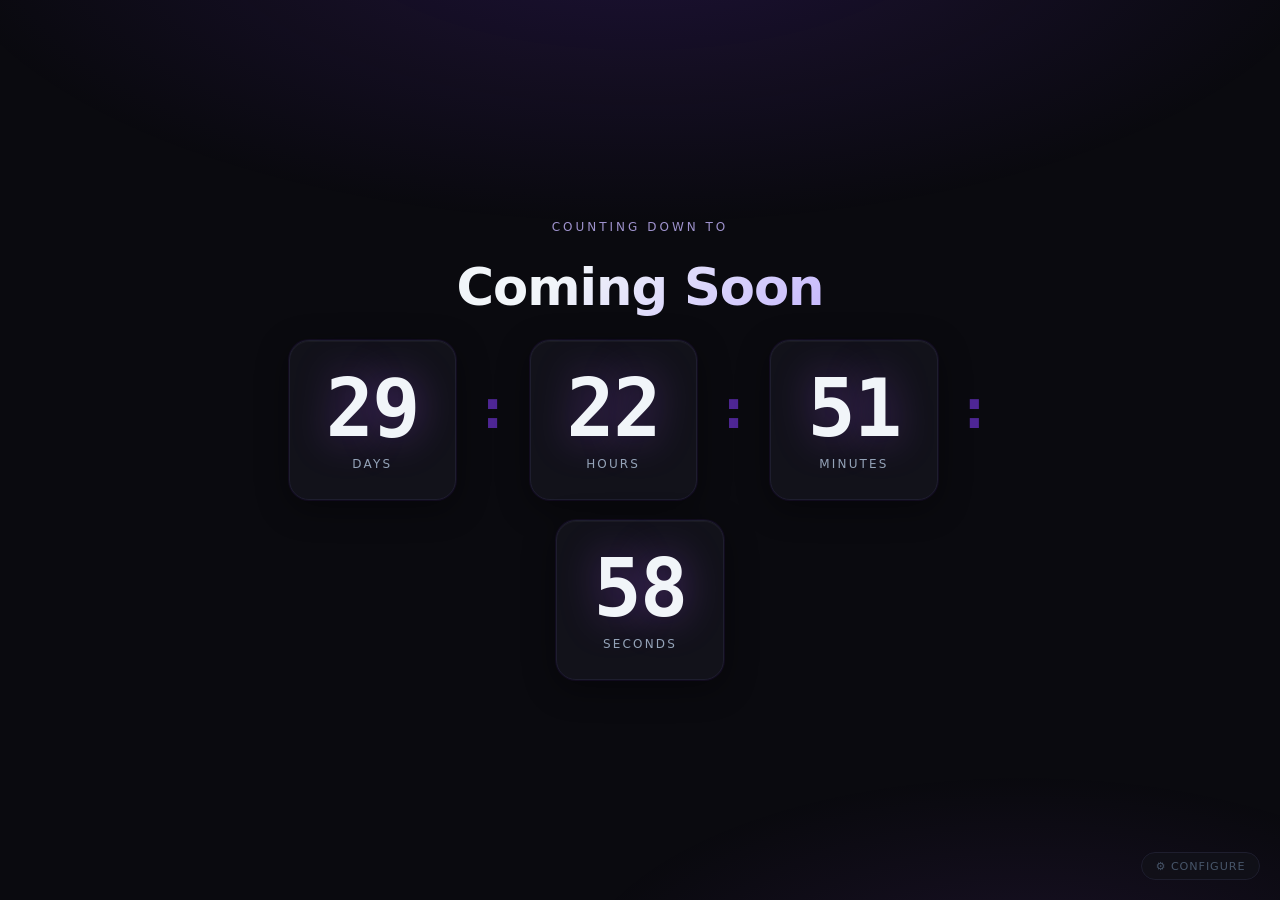
==== index.html @ fa8f2b77 "Initial commit" ====
<!DOCTYPE html>
<html lang="en">
<head>
  <meta charset="UTF-8" />
  <meta name="viewport" content="width=device-width, initial-scale=1.0" />
  <title>Countdown Timer</title>
  <link rel="stylesheet" href="styles.css" />
</head>
<body class="page-countdown">

  <div class="countdown-wrapper">
    <p class="event-label">COUNTING DOWN TO</p>
    <h1 class="event-title" id="eventTitle">Coming Soon</h1>

    <div class="timer" id="timer">
      <div class="timer-block">
        <span class="timer-value" id="days">00</span>
        <span class="timer-label">Days</span>
      </div>
      <div class="timer-separator">:</div>
      <div class="timer-block">
        <span class="timer-value" id="hours">00</span>
        <span class="timer-label">Hours</span>
      </div>
      <div class="timer-separator">:</div>
      <div class="timer-block">
        <span class="timer-value" id="minutes">00</span>
        <span class="timer-label">Minutes</span>
      </div>
      <div class="timer-separator">:</div>
      <div class="timer-block">
        <span class="timer-value" id="seconds">00</span>
        <span class="timer-label">Seconds</span>
      </div>
    </div>

    <div class="expired-message" id="expiredMessage">
      <span>🎉 It's time!</span>
    </div>
  </div>

  <a class="admin-link" href="admin.html">⚙ Configure</a>

  <script src="script.js"></script>
</body>
</html>
---- styles.css ----
/* ============================================================
   BASE RESET & VARIABLES
   ============================================================ */
*, *::before, *::after {
  box-sizing: border-box;
  margin: 0;
  padding: 0;
}

:root {
  --bg-dark:        #0a0a0f;
  --bg-card:        #12121a;
  --bg-card-hover:  #1a1a28;
  --accent:         #7c3aed;
  --accent-glow:    #a855f7;
  --accent-light:   #c4b5fd;
  --text-primary:   #f1f5f9;
  --text-secondary: #94a3b8;
  --text-muted:     #475569;
  --border:         #1e1e2e;
  --success:        #22c55e;
  --radius:         12px;
  --radius-lg:      20px;
  --transition:     0.25s ease;
  --font-sans:      'Segoe UI', system-ui, -apple-system, sans-serif;
  --font-mono:      'SF Mono', 'Fira Code', 'Fira Mono', monospace;
}

html {
  font-size: 16px;
  -webkit-font-smoothing: antialiased;
  -moz-osx-font-smoothing: grayscale;
}

body {
  font-family: var(--font-sans);
  background-color: var(--bg-dark);
  color: var(--text-primary);
  min-height: 100vh;
  display: flex;
  flex-direction: column;
  align-items: center;
  justify-content: center;
  padding: 2rem 1rem;
  position: relative;
  overflow-x: hidden;
}

/* Subtle radial glow background */
body::before {
  content: '';
  position: fixed;
  inset: 0;
  background:
    radial-gradient(ellipse 80% 50% at 50% -10%, rgba(124, 58, 237, 0.18) 0%, transparent 70%),
    radial-gradient(ellipse 60% 40% at 80% 110%, rgba(168, 85, 247, 0.10) 0%, transparent 60%);
  pointer-events: none;
  z-index: 0;
}

/* ============================================================
   COUNTDOWN PAGE — page-countdown
   ============================================================ */
.countdown-wrapper {
  position: relative;
  z-index: 1;
  display: flex;
  flex-direction: column;
  align-items: center;
  text-align: center;
  gap: 1.5rem;
  width: 100%;
  max-width: 860px;
}

.event-label {
  font-size: 0.75rem;
  letter-spacing: 0.25em;
  text-transform: uppercase;
  color: var(--accent-light);
  opacity: 0.8;
}

.event-title {
  font-size: clamp(1.8rem, 5vw, 3.2rem);
  font-weight: 800;
  line-height: 1.15;
  background: linear-gradient(135deg, #f1f5f9 30%, var(--accent-light) 100%);
  -webkit-background-clip: text;
  -webkit-text-fill-color: transparent;
  background-clip: text;
  letter-spacing: -0.02em;
  padding: 0 1rem;
}

/* Timer grid */
.timer {
  display: flex;
  align-items: center;
  gap: clamp(0.5rem, 2vw, 1.25rem);
  flex-wrap: wrap;
  justify-content: center;
  width: 100%;
}

.timer-block {
  display: flex;
  flex-direction: column;
  align-items: center;
  background: var(--bg-card);
  border: 1px solid var(--border);
  border-radius: var(--radius-lg);
  padding: clamp(1rem, 3vw, 1.75rem) clamp(1.25rem, 4vw, 2.25rem);
  min-width: clamp(80px, 18vw, 140px);
  position: relative;
  box-shadow:
    0 0 0 1px rgba(124, 58, 237, 0.08),
    0 8px 32px rgba(0, 0, 0, 0.4),
    inset 0 1px 0 rgba(255, 255, 255, 0.04);
  transition: box-shadow var(--transition), transform var(--transition);
}

.timer-block:hover {
  box-shadow:
    0 0 0 1px rgba(124, 58, 237, 0.25),
    0 12px 40px rgba(124, 58, 237, 0.15),
    inset 0 1px 0 rgba(255, 255, 255, 0.06);
  transform: translateY(-2px);
}

.timer-value {
  font-family: var(--font-mono);
  font-size: clamp(2.5rem, 7vw, 5rem);
  font-weight: 700;
  line-height: 1;
  color: var(--text-primary);
  text-shadow: 0 0 40px rgba(168, 85, 247, 0.4);
  letter-spacing: -0.02em;
  transition: color var(--transition);
}

.timer-label {
  font-size: clamp(0.6rem, 1.5vw, 0.75rem);
  letter-spacing: 0.18em;
  text-transform: uppercase;
  color: var(--text-secondary);
  margin-top: 0.5rem;
  font-weight: 500;
}

.timer-separator {
  font-family: var(--font-mono);
  font-size: clamp(2rem, 5vw, 3.5rem);
  font-weight: 700;
  color: var(--accent);
  line-height: 1;
  margin-bottom: 1.4rem; /* visually center with the numbers, not the labels */
  opacity: 0.6;
  animation: blink 1s step-end infinite;
}

@keyframes blink {
  0%, 100% { opacity: 0.6; }
  50%       { opacity: 0.15; }
}

/* Expired state */
.expired-message {
  display: none;
  font-size: clamp(2rem, 6vw, 3.5rem);
  font-weight: 800;
  letter-spacing: -0.01em;
  background: linear-gradient(135deg, #f1f5f9 30%, var(--accent-light) 100%);
  -webkit-background-clip: text;
  -webkit-text-fill-color: transparent;
  background-clip: text;
  animation: fadeInUp 0.6s ease both;
}

@keyframes fadeInUp {
  from { opacity: 0; transform: translateY(16px); }
  to   { opacity: 1; transform: translateY(0); }
}

/* Admin link — unobtrusive */
.admin-link {
  position: fixed;
  bottom: 1.25rem;
  right: 1.25rem;
  z-index: 10;
  font-size: 0.7rem;
  letter-spacing: 0.08em;
  text-transform: uppercase;
  color: var(--text-muted);
  text-decoration: none;
  background: rgba(18, 18, 26, 0.8);
  border: 1px solid var(--border);
  border-radius: 999px;
  padding: 0.4rem 0.85rem;
  backdrop-filter: blur(8px);
  transition: color var(--transition), border-color var(--transition);
}

.admin-link:hover {
  color: var(--accent-light);
  border-color: var(--accent);
}

/* ============================================================
   ADMIN PAGE — page-admin
   ============================================================ */
.admin-wrapper {
  position: relative;
  z-index: 1;
  width: 100%;
  max-width: 520px;
  background: var(--bg-card);
  border: 1px solid var(--border);
  border-radius: var(--radius-lg);
  padding: clamp(1.75rem, 5vw, 2.75rem);
  box-shadow:
    0 0 0 1px rgba(124, 58, 237, 0.08),
    0 24px 64px rgba(0, 0, 0, 0.5),
    inset 0 1px 0 rgba(255, 255, 255, 0.04);
}

.admin-heading {
  font-size: 1.5rem;
  font-weight: 700;
  margin-bottom: 2rem;
  letter-spacing: -0.02em;
  color: var(--text-primary);
}

.admin-form {
  display: flex;
  flex-direction: column;
  gap: 1.25rem;
}

.form-row {
  display: grid;
  grid-template-columns: 1fr 1fr;
  gap: 1rem;
}

@media (max-width: 420px) {
  .form-row {
    grid-template-columns: 1fr;
  }
}

.form-group {
  display: flex;
  flex-direction: column;
  gap: 0.45rem;
}

.form-group label {
  font-size: 0.78rem;
  font-weight: 600;
  letter-spacing: 0.06em;
  text-transform: uppercase;
  color: var(--text-secondary);
}

.form-group input {
  background: var(--bg-dark);
  border: 1px solid var(--border);
  border-radius: var(--radius);
  color: var(--text-primary);
  font-family: var(--font-sans);
  font-size: 0.95rem;
  padding: 0.65rem 0.9rem;
  outline: none;
  transition: border-color var(--transition), box-shadow var(--transition);
  width: 100%;
  appearance: none;
  -webkit-appearance: none;
}

.form-group input:focus {
  border-color: var(--accent);
  box-shadow: 0 0 0 3px rgba(124, 58, 237, 0.2);
}

/* Date/time inputs — fix calendar/clock icon color on dark */
.form-group input[type="date"],
.form-group input[type="time"] {
  color-scheme: dark;
}

.btn-save {
  margin-top: 0.5rem;
  background: linear-gradient(135deg, var(--accent) 0%, var(--accent-glow) 100%);
  color: #fff;
  border: none;
  border-radius: var(--radius);
  font-size: 0.95rem;
  font-weight: 700;
  letter-spacing: 0.04em;
  padding: 0.8rem 1.5rem;
  cursor: pointer;
  transition: opacity var(--transition), transform var(--transition), box-shadow var(--transition);
  box-shadow: 0 4px 20px rgba(124, 58, 237, 0.35);
}

.btn-save:hover {
  opacity: 0.9;
  transform: translateY(-1px);
  box-shadow: 0 6px 28px rgba(124, 58, 237, 0.5);
}

.btn-save:active {
  transform: translateY(0);
  opacity: 1;
}

/* Confirmation message */
.confirmation {
  display: none;
  flex-direction: column;
  align-items: center;
  text-align: center;
  gap: 0.65rem;
  margin-top: 1.75rem;
  padding: 1.5rem;
  background: rgba(34, 197, 94, 0.07);
  border: 1px solid rgba(34, 197, 94, 0.25);
  border-radius: var(--radius);
  animation: fadeInUp 0.4s ease both;
}

.confirmation.visible {
  display: flex;
}

.confirmation-icon {
  font-size: 2rem;
}

.confirmation p {
  font-size: 0.95rem;
  color: var(--success);
  font-weight: 600;
}

.btn-view {
  display: inline-block;
  margin-top: 0.25rem;
  color: var(--accent-light);
  text-decoration: none;
  font-size: 0.9rem;
  font-weight: 600;
  letter-spacing: 0.03em;
  border-bottom: 1px solid rgba(196, 181, 253, 0.3);
  padding-bottom: 1px;
  transition: color var(--transition), border-color var(--transition);
}

.btn-view:hover {
  color: #fff;
  border-color: #fff;
}

/* Back link */
.back-link {
  display: inline-block;
  margin-top: 1.5rem;
  color: var(--text-muted);
  text-decoration: none;
  font-size: 0.82rem;
  letter-spacing: 0.04em;
  transition: color var(--transition);
}

.back-link:hover {
  color: var(--text-secondary);
}

/* ============================================================
   UTILITY
   ============================================================ */
@media (max-width: 480px) {
  .timer-separator {
    display: none;
  }

  .timer {
    gap: 0.5rem;
  }
}
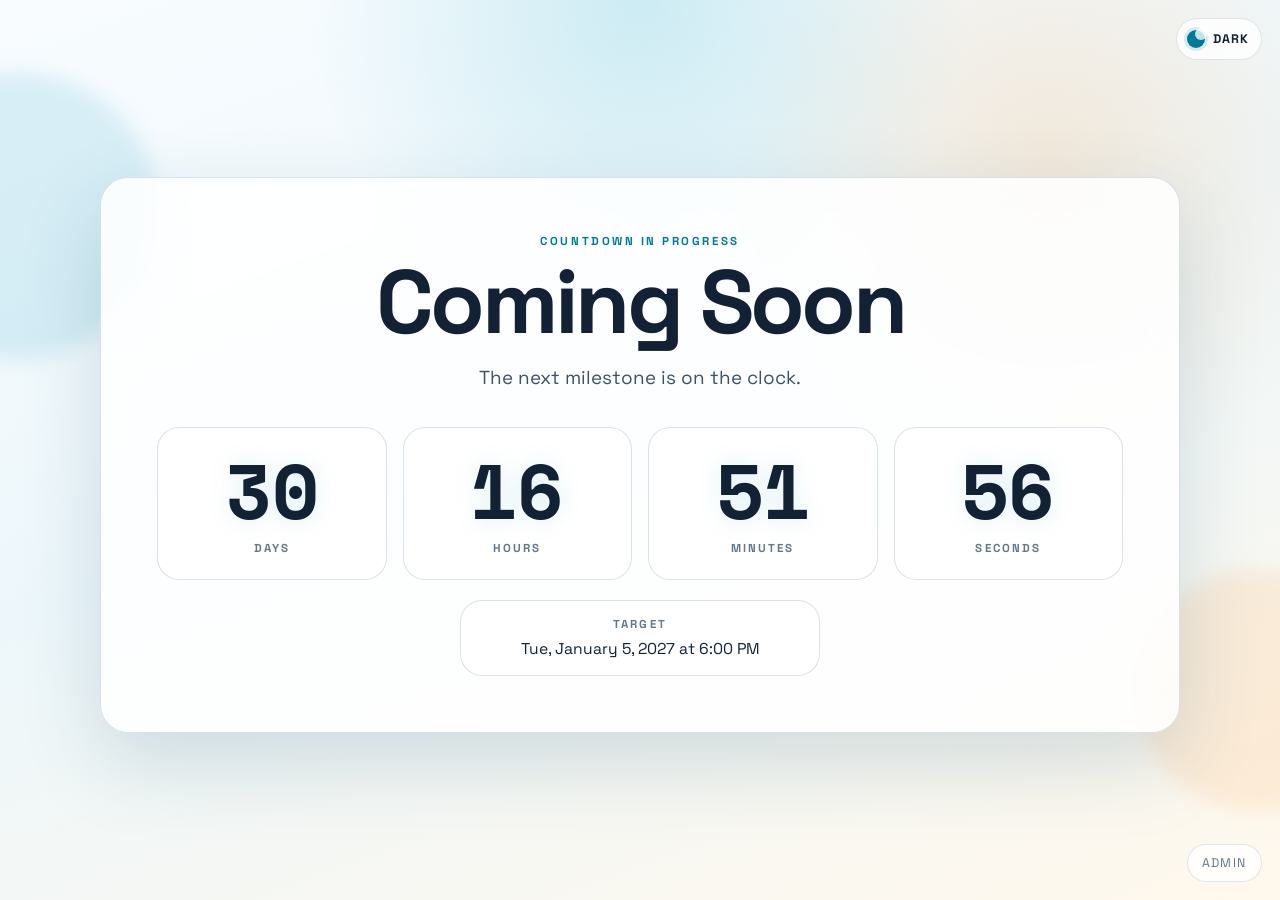
==== commit d6a4da14: "Add light and dark theme toggle" ====
--- a/index.html
+++ b/index.html
@@ -1,45 +1,75 @@
 <!DOCTYPE html>
 <html lang="en">
 <head>
-  <meta charset="UTF-8" />
-  <meta name="viewport" content="width=device-width, initial-scale=1.0" />
-  <title>Countdown Timer</title>
-  <link rel="stylesheet" href="styles.css" />
+  <meta charset="UTF-8">
+  <meta name="viewport" content="width=device-width, initial-scale=1.0">
+  <title>Countdown</title>
+  <meta name="description" content="A polished countdown timer with configurable event details.">
+  <link rel="preconnect" href="https://fonts.googleapis.com">
+  <link rel="preconnect" href="https://fonts.gstatic.com" crossorigin>
+  <link href="https://fonts.googleapis.com/css2?family=Space+Grotesk:wght@400;500;700&family=Space+Mono:wght@400;700&display=swap" rel="stylesheet">
+  <script>
+    (function () {
+      try {
+        var storedTheme = localStorage.getItem("countdown.theme");
+        var prefersLight = window.matchMedia("(prefers-color-scheme: light)").matches;
+        document.documentElement.dataset.theme = storedTheme || (prefersLight ? "light" : "dark");
+      } catch (error) {
+        document.documentElement.dataset.theme = "dark";
+      }
+    }());
+  </script>
+  <link rel="stylesheet" href="styles.css">
 </head>
-<body class="page-countdown">
+<body class="page page-countdown">
+  <div class="page-shell">
+    <button class="theme-toggle" type="button" id="themeToggle" aria-label="Switch color theme" aria-pressed="false">
+      <span class="theme-toggle__icon" aria-hidden="true"></span>
+      <span class="theme-toggle__text" id="themeToggleText">Light</span>
+    </button>
 
-  <div class="countdown-wrapper">
-    <p class="event-label">COUNTING DOWN TO</p>
-    <h1 class="event-title" id="eventTitle">Coming Soon</h1>
+    <main class="hero-card countdown-card">
+      <p class="eyebrow">Countdown in Progress</p>
+      <h1 class="event-title" id="eventTitle">Coming Soon</h1>
+      <p class="event-subtitle" id="eventSubtitle">The next milestone is on the clock.</p>
 
-    <div class="timer" id="timer">
-      <div class="timer-block">
-        <span class="timer-value" id="days">00</span>
-        <span class="timer-label">Days</span>
+      <section class="countdown-panel" aria-label="Countdown timer">
+        <div class="countdown-grid" id="countdownGrid">
+          <article class="time-card">
+            <span class="time-value" id="days">30</span>
+            <span class="time-label">Days</span>
+          </article>
+          <article class="time-card">
+            <span class="time-value" id="hours">00</span>
+            <span class="time-label">Hours</span>
+          </article>
+          <article class="time-card">
+            <span class="time-value" id="minutes">00</span>
+            <span class="time-label">Minutes</span>
+          </article>
+          <article class="time-card">
+            <span class="time-value" id="seconds">00</span>
+            <span class="time-label">Seconds</span>
+          </article>
+        </div>
+
+        <div class="status-card is-hidden" id="expiredState" aria-live="polite">
+          <p class="status-label">Countdown Complete</p>
+          <h2 class="status-title">It's time!</h2>
+          <p class="status-copy">The scheduled moment has arrived.</p>
+        </div>
+      </section>
+
+      <div class="meta-row">
+        <div class="meta-block">
+          <span class="meta-label">Target</span>
+          <span class="meta-value" id="targetDisplay">Loading...</span>
+        </div>
       </div>
-      <div class="timer-separator">:</div>
-      <div class="timer-block">
-        <span class="timer-value" id="hours">00</span>
-        <span class="timer-label">Hours</span>
-      </div>
-      <div class="timer-separator">:</div>
-      <div class="timer-block">
-        <span class="timer-value" id="minutes">00</span>
-        <span class="timer-label">Minutes</span>
-      </div>
-      <div class="timer-separator">:</div>
-      <div class="timer-block">
-        <span class="timer-value" id="seconds">00</span>
-        <span class="timer-label">Seconds</span>
-      </div>
-    </div>
+    </main>
 
-    <div class="expired-message" id="expiredMessage">
-      <span>🎉 It's time!</span>
-    </div>
+    <a class="admin-link" href="admin.html">Admin</a>
   </div>
-
-  <a class="admin-link" href="admin.html">⚙ Configure</a>
 
   <script src="script.js"></script>
 </body>
--- a/styles.css
+++ b/styles.css
@@ -1,392 +1,487 @@
-/* ============================================================
-   BASE RESET & VARIABLES
-   ============================================================ */
-*, *::before, *::after {
+:root {
+  --bg: #07111f;
+  --bg-soft: rgba(8, 18, 33, 0.72);
+  --surface: rgba(13, 26, 46, 0.82);
+  --surface-strong: rgba(14, 28, 49, 0.96);
+  --surface-border: rgba(151, 195, 255, 0.14);
+  --surface-highlight: rgba(132, 199, 255, 0.2);
+  --page-bg:
+    radial-gradient(circle at top, rgba(123, 223, 246, 0.2), transparent 28%),
+    radial-gradient(circle at 80% 20%, rgba(255, 184, 108, 0.13), transparent 24%),
+    linear-gradient(160deg, #040912 0%, #091527 42%, #07111f 100%);
+  --decor-cool: rgba(123, 223, 246, 0.14);
+  --decor-warm: rgba(255, 184, 108, 0.12);
+  --control-bg: rgba(7, 17, 31, 0.7);
+  --control-border: rgba(151, 195, 255, 0.12);
+  --input-placeholder: #67819d;
+  --time-glow: rgba(123, 223, 246, 0.18);
+  --text: #f3f7fb;
+  --text-soft: #adc0d6;
+  --text-muted: #7992ad;
+  --accent: #7bdff6;
+  --accent-warm: #ffb86c;
+  --success: #9df0a4;
+  --button-text: #07111f;
+  --shadow: 0 30px 90px rgba(0, 0, 0, 0.34);
+  --radius-xl: 28px;
+  --radius-lg: 22px;
+  --radius-md: 16px;
+  --radius-sm: 12px;
+  --font-display: "Space Grotesk", system-ui, sans-serif;
+  --font-mono: "Space Mono", ui-monospace, monospace;
+}
+
+*,
+*::before,
+*::after {
   box-sizing: border-box;
+}
+
+html {
+  color-scheme: dark;
+}
+
+html[data-theme="light"] {
+  color-scheme: light;
+  --bg: #f7fbff;
+  --bg-soft: rgba(247, 251, 255, 0.78);
+  --surface: rgba(255, 255, 255, 0.86);
+  --surface-strong: rgba(255, 255, 255, 0.96);
+  --surface-border: rgba(29, 78, 116, 0.16);
+  --surface-highlight: rgba(0, 112, 151, 0.24);
+  --page-bg:
+    radial-gradient(circle at top, rgba(0, 158, 190, 0.16), transparent 30%),
+    radial-gradient(circle at 82% 18%, rgba(255, 159, 67, 0.18), transparent 25%),
+    linear-gradient(160deg, #f8fcff 0%, #edf7fb 46%, #fff8ec 100%);
+  --decor-cool: rgba(0, 151, 185, 0.12);
+  --decor-warm: rgba(255, 159, 67, 0.14);
+  --control-bg: rgba(255, 255, 255, 0.78);
+  --control-border: rgba(29, 78, 116, 0.14);
+  --input-placeholder: #7d8b98;
+  --time-glow: rgba(0, 139, 174, 0.14);
+  --text: #122234;
+  --text-soft: #3d5267;
+  --text-muted: #62778b;
+  --accent: #007996;
+  --accent-warm: #ba5b09;
+  --success: #18733b;
+  --button-text: #ffffff;
+  --shadow: 0 30px 80px rgba(38, 86, 119, 0.18);
+}
+
+body {
   margin: 0;
-  padding: 0;
-}
-
-:root {
-  --bg-dark:        #0a0a0f;
-  --bg-card:        #12121a;
-  --bg-card-hover:  #1a1a28;
-  --accent:         #7c3aed;
-  --accent-glow:    #a855f7;
-  --accent-light:   #c4b5fd;
-  --text-primary:   #f1f5f9;
-  --text-secondary: #94a3b8;
-  --text-muted:     #475569;
-  --border:         #1e1e2e;
-  --success:        #22c55e;
-  --radius:         12px;
-  --radius-lg:      20px;
-  --transition:     0.25s ease;
-  --font-sans:      'Segoe UI', system-ui, -apple-system, sans-serif;
-  --font-mono:      'SF Mono', 'Fira Code', 'Fira Mono', monospace;
-}
-
-html {
-  font-size: 16px;
-  -webkit-font-smoothing: antialiased;
-  -moz-osx-font-smoothing: grayscale;
-}
-
-body {
-  font-family: var(--font-sans);
-  background-color: var(--bg-dark);
-  color: var(--text-primary);
   min-height: 100vh;
+  font-family: var(--font-display);
+  color: var(--text);
+  background: var(--page-bg);
+}
+
+body::before,
+body::after {
+  content: "";
+  position: fixed;
+  inset: auto;
+  pointer-events: none;
+  z-index: 0;
+  filter: blur(10px);
+}
+
+body::before {
+  top: 8%;
+  left: -8rem;
+  width: 18rem;
+  height: 18rem;
+  background: var(--decor-cool);
+  border-radius: 50%;
+}
+
+body::after {
+  right: -6rem;
+  bottom: 10%;
+  width: 15rem;
+  height: 15rem;
+  background: var(--decor-warm);
+  border-radius: 50%;
+}
+
+a {
+  color: inherit;
+}
+
+.page-shell {
+  position: relative;
+  z-index: 1;
+  min-height: 100vh;
+  display: grid;
+  place-items: center;
+  padding: 82px 20px 72px;
+}
+
+.hero-card {
+  width: min(100%, 1080px);
+  background:
+    linear-gradient(180deg, rgba(255, 255, 255, 0.03), transparent),
+    var(--surface);
+  border: 1px solid var(--surface-border);
+  border-radius: var(--radius-xl);
+  box-shadow: var(--shadow);
+  backdrop-filter: blur(18px);
+}
+
+.countdown-card {
+  padding: clamp(28px, 5vw, 56px);
+  text-align: center;
+}
+
+.admin-card {
+  width: min(100%, 760px);
+  padding: clamp(28px, 5vw, 44px);
+}
+
+.eyebrow {
+  margin: 0 0 12px;
+  color: var(--accent);
+  text-transform: uppercase;
+  letter-spacing: 0.22em;
+  font-size: 0.72rem;
+  font-weight: 700;
+}
+
+.event-title,
+.panel-title,
+.status-title {
+  margin: 0;
+  letter-spacing: -0.04em;
+}
+
+.event-title {
+  font-size: clamp(2.6rem, 7vw, 5.8rem);
+  line-height: 0.95;
+}
+
+.event-subtitle,
+.panel-copy,
+.status-copy {
+  color: var(--text-soft);
+}
+
+.event-subtitle {
+  width: min(100%, 42rem);
+  margin: 18px auto 0;
+  font-size: clamp(1rem, 2vw, 1.18rem);
+  line-height: 1.6;
+}
+
+.countdown-panel {
+  margin-top: 34px;
+}
+
+.countdown-grid {
+  display: grid;
+  grid-template-columns: repeat(4, minmax(0, 1fr));
+  gap: 16px;
+}
+
+.time-card,
+.status-card,
+.meta-block,
+.field-group input,
+.field-group textarea {
+  background: var(--surface-strong);
+  border: 1px solid var(--surface-border);
+  border-radius: var(--radius-lg);
+}
+
+.time-card {
+  padding: 24px 16px;
+  box-shadow: inset 0 1px 0 rgba(255, 255, 255, 0.04);
+}
+
+.time-value {
+  display: block;
+  font-family: var(--font-mono);
+  font-size: clamp(2.4rem, 7vw, 4.8rem);
+  line-height: 1;
+  font-weight: 700;
+  text-shadow: 0 0 24px var(--time-glow);
+}
+
+.time-label,
+.meta-label,
+.status-label,
+.field-group label {
+  display: block;
+  text-transform: uppercase;
+  letter-spacing: 0.18em;
+  font-size: 0.72rem;
+  font-weight: 700;
+  color: var(--text-muted);
+}
+
+.time-label {
+  margin-top: 12px;
+}
+
+.meta-row {
+  margin-top: 20px;
   display: flex;
-  flex-direction: column;
+  justify-content: center;
+}
+
+.meta-block {
+  min-width: min(100%, 360px);
+  padding: 16px 20px;
+}
+
+.meta-value {
+  display: block;
+  margin-top: 8px;
+  color: var(--text);
+  font-size: 0.98rem;
+}
+
+.status-card {
+  margin-top: 24px;
+  padding: 24px;
+  text-align: left;
+}
+
+.status-label {
+  color: var(--success);
+}
+
+.status-title {
+  margin-top: 10px;
+  font-size: clamp(1.8rem, 4vw, 2.4rem);
+}
+
+.status-copy {
+  margin: 12px 0 0;
+  line-height: 1.6;
+}
+
+.is-hidden {
+  display: none;
+}
+
+.admin-link,
+.theme-toggle,
+.back-link,
+.secondary-link {
+  text-decoration: none;
+}
+
+.theme-toggle {
+  position: fixed;
+  top: 18px;
+  right: 18px;
+  z-index: 2;
+  display: inline-flex;
+  align-items: center;
+  gap: 8px;
+  min-height: 42px;
+  padding: 8px 12px 8px 10px;
+  border: 1px solid var(--control-border);
+  border-radius: 999px;
+  color: var(--text);
+  background: var(--control-bg);
+  font: inherit;
+  font-size: 0.78rem;
+  font-weight: 700;
+  letter-spacing: 0.08em;
+  text-transform: uppercase;
+  cursor: pointer;
+  backdrop-filter: blur(12px);
+  transition: transform 160ms ease, border-color 160ms ease, background 160ms ease;
+}
+
+.theme-toggle__icon {
+  position: relative;
+  width: 18px;
+  height: 18px;
+  border-radius: 50%;
+  background: var(--accent-warm);
+  box-shadow: 0 0 0 3px rgba(255, 184, 108, 0.18);
+  flex: 0 0 auto;
+}
+
+.theme-toggle__icon::after {
+  content: "";
+  position: absolute;
+  top: -2px;
+  right: -2px;
+  width: 12px;
+  height: 12px;
+  border-radius: 50%;
+  background: var(--control-bg);
+  transform: scale(0);
+  transform-origin: center;
+  transition: transform 160ms ease;
+}
+
+html[data-theme="light"] .theme-toggle__icon {
+  background: var(--accent);
+  box-shadow: 0 0 0 3px rgba(0, 121, 150, 0.14);
+}
+
+html[data-theme="light"] .theme-toggle__icon::after {
+  transform: scale(1);
+}
+
+.admin-link {
+  position: fixed;
+  right: 18px;
+  bottom: 18px;
+  z-index: 2;
+  padding: 10px 14px;
+  border-radius: 999px;
+  font-size: 0.78rem;
+  letter-spacing: 0.12em;
+  text-transform: uppercase;
+  color: var(--text-muted);
+  background: var(--control-bg);
+  border: 1px solid var(--control-border);
+  backdrop-filter: blur(12px);
+}
+
+.panel-title {
+  font-size: clamp(2rem, 5vw, 3.3rem);
+  line-height: 1;
+}
+
+.panel-copy {
+  margin: 16px 0 0;
+  line-height: 1.7;
+  max-width: 44rem;
+}
+
+.admin-form {
+  margin-top: 28px;
+}
+
+.field-row {
+  display: grid;
+  grid-template-columns: repeat(2, minmax(0, 1fr));
+  gap: 16px;
+}
+
+.field-group {
+  margin-bottom: 18px;
+}
+
+.field-group label {
+  margin-bottom: 10px;
+}
+
+.field-group input,
+.field-group textarea {
+  width: 100%;
+  padding: 14px 16px;
+  color: var(--text);
+  font: inherit;
+  resize: vertical;
+  outline: none;
+  transition: border-color 160ms ease, box-shadow 160ms ease, transform 160ms ease;
+}
+
+.field-group input::placeholder,
+.field-group textarea::placeholder {
+  color: var(--input-placeholder);
+}
+
+.field-group input:focus,
+.field-group textarea:focus {
+  border-color: var(--surface-highlight);
+  box-shadow: 0 0 0 4px rgba(123, 223, 246, 0.12);
+}
+
+.field-group input[type="date"],
+.field-group input[type="time"] {
+  color-scheme: inherit;
+}
+
+.primary-button {
+  display: inline-flex;
   align-items: center;
   justify-content: center;
-  padding: 2rem 1rem;
-  position: relative;
-  overflow-x: hidden;
-}
-
-/* Subtle radial glow background */
-body::before {
-  content: '';
-  position: fixed;
-  inset: 0;
-  background:
-    radial-gradient(ellipse 80% 50% at 50% -10%, rgba(124, 58, 237, 0.18) 0%, transparent 70%),
-    radial-gradient(ellipse 60% 40% at 80% 110%, rgba(168, 85, 247, 0.10) 0%, transparent 60%);
-  pointer-events: none;
-  z-index: 0;
-}
-
-/* ============================================================
-   COUNTDOWN PAGE — page-countdown
-   ============================================================ */
-.countdown-wrapper {
-  position: relative;
-  z-index: 1;
-  display: flex;
-  flex-direction: column;
+  min-height: 54px;
+  padding: 0 22px;
+  border: 0;
+  border-radius: 999px;
+  background: linear-gradient(135deg, var(--accent) 0%, #86a8ff 58%, var(--accent-warm) 100%);
+  color: var(--button-text);
+  font: inherit;
+  font-weight: 700;
+  cursor: pointer;
+  transition: transform 160ms ease, box-shadow 160ms ease, filter 160ms ease;
+  box-shadow: 0 18px 45px rgba(123, 223, 246, 0.22);
+}
+
+.primary-button:hover,
+.theme-toggle:hover,
+.secondary-link:hover,
+.back-link:hover,
+.admin-link:hover {
+  transform: translateY(-1px);
+}
+
+.primary-button:focus-visible,
+.theme-toggle:focus-visible,
+.secondary-link:focus-visible,
+.back-link:focus-visible,
+.admin-link:focus-visible {
+  outline: 2px solid var(--accent);
+  outline-offset: 3px;
+}
+
+.secondary-link,
+.back-link {
+  display: inline-flex;
   align-items: center;
-  text-align: center;
-  gap: 1.5rem;
-  width: 100%;
-  max-width: 860px;
-}
-
-.event-label {
-  font-size: 0.75rem;
-  letter-spacing: 0.25em;
-  text-transform: uppercase;
-  color: var(--accent-light);
-  opacity: 0.8;
-}
-
-.event-title {
-  font-size: clamp(1.8rem, 5vw, 3.2rem);
-  font-weight: 800;
-  line-height: 1.15;
-  background: linear-gradient(135deg, #f1f5f9 30%, var(--accent-light) 100%);
-  -webkit-background-clip: text;
-  -webkit-text-fill-color: transparent;
-  background-clip: text;
-  letter-spacing: -0.02em;
-  padding: 0 1rem;
-}
-
-/* Timer grid */
-.timer {
-  display: flex;
-  align-items: center;
-  gap: clamp(0.5rem, 2vw, 1.25rem);
-  flex-wrap: wrap;
-  justify-content: center;
-  width: 100%;
-}
-
-.timer-block {
-  display: flex;
-  flex-direction: column;
-  align-items: center;
-  background: var(--bg-card);
-  border: 1px solid var(--border);
-  border-radius: var(--radius-lg);
-  padding: clamp(1rem, 3vw, 1.75rem) clamp(1.25rem, 4vw, 2.25rem);
-  min-width: clamp(80px, 18vw, 140px);
-  position: relative;
-  box-shadow:
-    0 0 0 1px rgba(124, 58, 237, 0.08),
-    0 8px 32px rgba(0, 0, 0, 0.4),
-    inset 0 1px 0 rgba(255, 255, 255, 0.04);
-  transition: box-shadow var(--transition), transform var(--transition);
-}
-
-.timer-block:hover {
-  box-shadow:
-    0 0 0 1px rgba(124, 58, 237, 0.25),
-    0 12px 40px rgba(124, 58, 237, 0.15),
-    inset 0 1px 0 rgba(255, 255, 255, 0.06);
-  transform: translateY(-2px);
-}
-
-.timer-value {
-  font-family: var(--font-mono);
-  font-size: clamp(2.5rem, 7vw, 5rem);
-  font-weight: 700;
-  line-height: 1;
-  color: var(--text-primary);
-  text-shadow: 0 0 40px rgba(168, 85, 247, 0.4);
-  letter-spacing: -0.02em;
-  transition: color var(--transition);
-}
-
-.timer-label {
-  font-size: clamp(0.6rem, 1.5vw, 0.75rem);
-  letter-spacing: 0.18em;
-  text-transform: uppercase;
-  color: var(--text-secondary);
-  margin-top: 0.5rem;
-  font-weight: 500;
-}
-
-.timer-separator {
-  font-family: var(--font-mono);
-  font-size: clamp(2rem, 5vw, 3.5rem);
-  font-weight: 700;
+  gap: 8px;
+  margin-top: 18px;
   color: var(--accent);
-  line-height: 1;
-  margin-bottom: 1.4rem; /* visually center with the numbers, not the labels */
-  opacity: 0.6;
-  animation: blink 1s step-end infinite;
-}
-
-@keyframes blink {
-  0%, 100% { opacity: 0.6; }
-  50%       { opacity: 0.15; }
-}
-
-/* Expired state */
-.expired-message {
-  display: none;
-  font-size: clamp(2rem, 6vw, 3.5rem);
-  font-weight: 800;
-  letter-spacing: -0.01em;
-  background: linear-gradient(135deg, #f1f5f9 30%, var(--accent-light) 100%);
-  -webkit-background-clip: text;
-  -webkit-text-fill-color: transparent;
-  background-clip: text;
-  animation: fadeInUp 0.6s ease both;
-}
-
-@keyframes fadeInUp {
-  from { opacity: 0; transform: translateY(16px); }
-  to   { opacity: 1; transform: translateY(0); }
-}
-
-/* Admin link — unobtrusive */
-.admin-link {
-  position: fixed;
-  bottom: 1.25rem;
-  right: 1.25rem;
-  z-index: 10;
-  font-size: 0.7rem;
-  letter-spacing: 0.08em;
-  text-transform: uppercase;
-  color: var(--text-muted);
-  text-decoration: none;
-  background: rgba(18, 18, 26, 0.8);
-  border: 1px solid var(--border);
-  border-radius: 999px;
-  padding: 0.4rem 0.85rem;
-  backdrop-filter: blur(8px);
-  transition: color var(--transition), border-color var(--transition);
-}
-
-.admin-link:hover {
-  color: var(--accent-light);
-  border-color: var(--accent);
-}
-
-/* ============================================================
-   ADMIN PAGE — page-admin
-   ============================================================ */
-.admin-wrapper {
-  position: relative;
-  z-index: 1;
-  width: 100%;
-  max-width: 520px;
-  background: var(--bg-card);
-  border: 1px solid var(--border);
-  border-radius: var(--radius-lg);
-  padding: clamp(1.75rem, 5vw, 2.75rem);
-  box-shadow:
-    0 0 0 1px rgba(124, 58, 237, 0.08),
-    0 24px 64px rgba(0, 0, 0, 0.5),
-    inset 0 1px 0 rgba(255, 255, 255, 0.04);
-}
-
-.admin-heading {
-  font-size: 1.5rem;
-  font-weight: 700;
-  margin-bottom: 2rem;
-  letter-spacing: -0.02em;
-  color: var(--text-primary);
-}
-
-.admin-form {
-  display: flex;
-  flex-direction: column;
-  gap: 1.25rem;
-}
-
-.form-row {
-  display: grid;
-  grid-template-columns: 1fr 1fr;
-  gap: 1rem;
-}
-
-@media (max-width: 420px) {
-  .form-row {
+  font-weight: 700;
+}
+
+.back-link {
+  margin-top: 26px;
+  color: var(--text-soft);
+}
+
+@media (max-width: 820px) {
+  .countdown-grid {
+    grid-template-columns: repeat(2, minmax(0, 1fr));
+  }
+}
+
+@media (max-width: 620px) {
+  .page-shell {
+    padding: 76px 14px 72px;
+  }
+
+  .field-row {
     grid-template-columns: 1fr;
   }
 }
 
-.form-group {
-  display: flex;
-  flex-direction: column;
-  gap: 0.45rem;
-}
-
-.form-group label {
-  font-size: 0.78rem;
-  font-weight: 600;
-  letter-spacing: 0.06em;
-  text-transform: uppercase;
-  color: var(--text-secondary);
-}
-
-.form-group input {
-  background: var(--bg-dark);
-  border: 1px solid var(--border);
-  border-radius: var(--radius);
-  color: var(--text-primary);
-  font-family: var(--font-sans);
-  font-size: 0.95rem;
-  padding: 0.65rem 0.9rem;
-  outline: none;
-  transition: border-color var(--transition), box-shadow var(--transition);
-  width: 100%;
-  appearance: none;
-  -webkit-appearance: none;
-}
-
-.form-group input:focus {
-  border-color: var(--accent);
-  box-shadow: 0 0 0 3px rgba(124, 58, 237, 0.2);
-}
-
-/* Date/time inputs — fix calendar/clock icon color on dark */
-.form-group input[type="date"],
-.form-group input[type="time"] {
-  color-scheme: dark;
-}
-
-.btn-save {
-  margin-top: 0.5rem;
-  background: linear-gradient(135deg, var(--accent) 0%, var(--accent-glow) 100%);
-  color: #fff;
-  border: none;
-  border-radius: var(--radius);
-  font-size: 0.95rem;
-  font-weight: 700;
-  letter-spacing: 0.04em;
-  padding: 0.8rem 1.5rem;
-  cursor: pointer;
-  transition: opacity var(--transition), transform var(--transition), box-shadow var(--transition);
-  box-shadow: 0 4px 20px rgba(124, 58, 237, 0.35);
-}
-
-.btn-save:hover {
-  opacity: 0.9;
-  transform: translateY(-1px);
-  box-shadow: 0 6px 28px rgba(124, 58, 237, 0.5);
-}
-
-.btn-save:active {
-  transform: translateY(0);
-  opacity: 1;
-}
-
-/* Confirmation message */
-.confirmation {
-  display: none;
-  flex-direction: column;
-  align-items: center;
-  text-align: center;
-  gap: 0.65rem;
-  margin-top: 1.75rem;
-  padding: 1.5rem;
-  background: rgba(34, 197, 94, 0.07);
-  border: 1px solid rgba(34, 197, 94, 0.25);
-  border-radius: var(--radius);
-  animation: fadeInUp 0.4s ease both;
-}
-
-.confirmation.visible {
-  display: flex;
-}
-
-.confirmation-icon {
-  font-size: 2rem;
-}
-
-.confirmation p {
-  font-size: 0.95rem;
-  color: var(--success);
-  font-weight: 600;
-}
-
-.btn-view {
-  display: inline-block;
-  margin-top: 0.25rem;
-  color: var(--accent-light);
-  text-decoration: none;
-  font-size: 0.9rem;
-  font-weight: 600;
-  letter-spacing: 0.03em;
-  border-bottom: 1px solid rgba(196, 181, 253, 0.3);
-  padding-bottom: 1px;
-  transition: color var(--transition), border-color var(--transition);
-}
-
-.btn-view:hover {
-  color: #fff;
-  border-color: #fff;
-}
-
-/* Back link */
-.back-link {
-  display: inline-block;
-  margin-top: 1.5rem;
-  color: var(--text-muted);
-  text-decoration: none;
-  font-size: 0.82rem;
-  letter-spacing: 0.04em;
-  transition: color var(--transition);
-}
-
-.back-link:hover {
-  color: var(--text-secondary);
-}
-
-/* ============================================================
-   UTILITY
-   ============================================================ */
-@media (max-width: 480px) {
-  .timer-separator {
-    display: none;
-  }
-
-  .timer {
-    gap: 0.5rem;
-  }
-}
+@media (max-width: 520px) {
+  .countdown-grid {
+    grid-template-columns: 1fr;
+  }
+
+  .time-card {
+    padding: 20px 14px;
+  }
+
+  .admin-link {
+    right: 14px;
+    bottom: 14px;
+  }
+
+  .theme-toggle {
+    top: 14px;
+    right: 14px;
+  }
+}
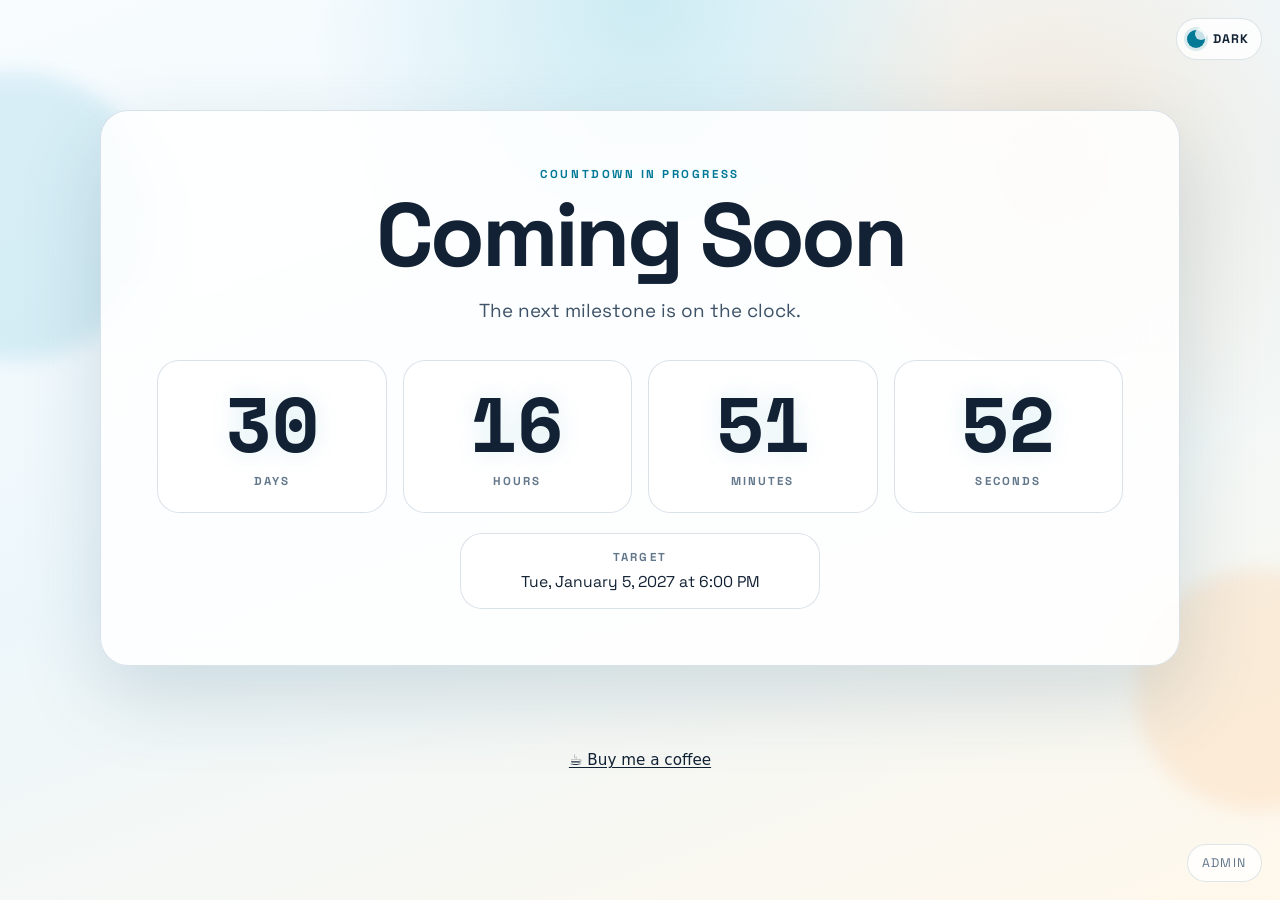
==== commit 4d281607: "Add Buy Me a Coffee support link" ====
--- a/index.html
+++ b/index.html
@@ -67,6 +67,10 @@
         </div>
       </div>
     </main>
+    <p style="margin: 1rem auto; padding: 0.75rem 1rem; text-align: center; font: 0.95rem/1.5 system-ui, sans-serif;">
+      <a href="https://buymeacoffee.com/Caliche" target="_blank" rel="noopener noreferrer" style="color: inherit; text-decoration: underline; text-underline-offset: 0.15em;">☕ Buy me a coffee</a>
+    </p>
+
 
     <a class="admin-link" href="admin.html">Admin</a>
   </div>
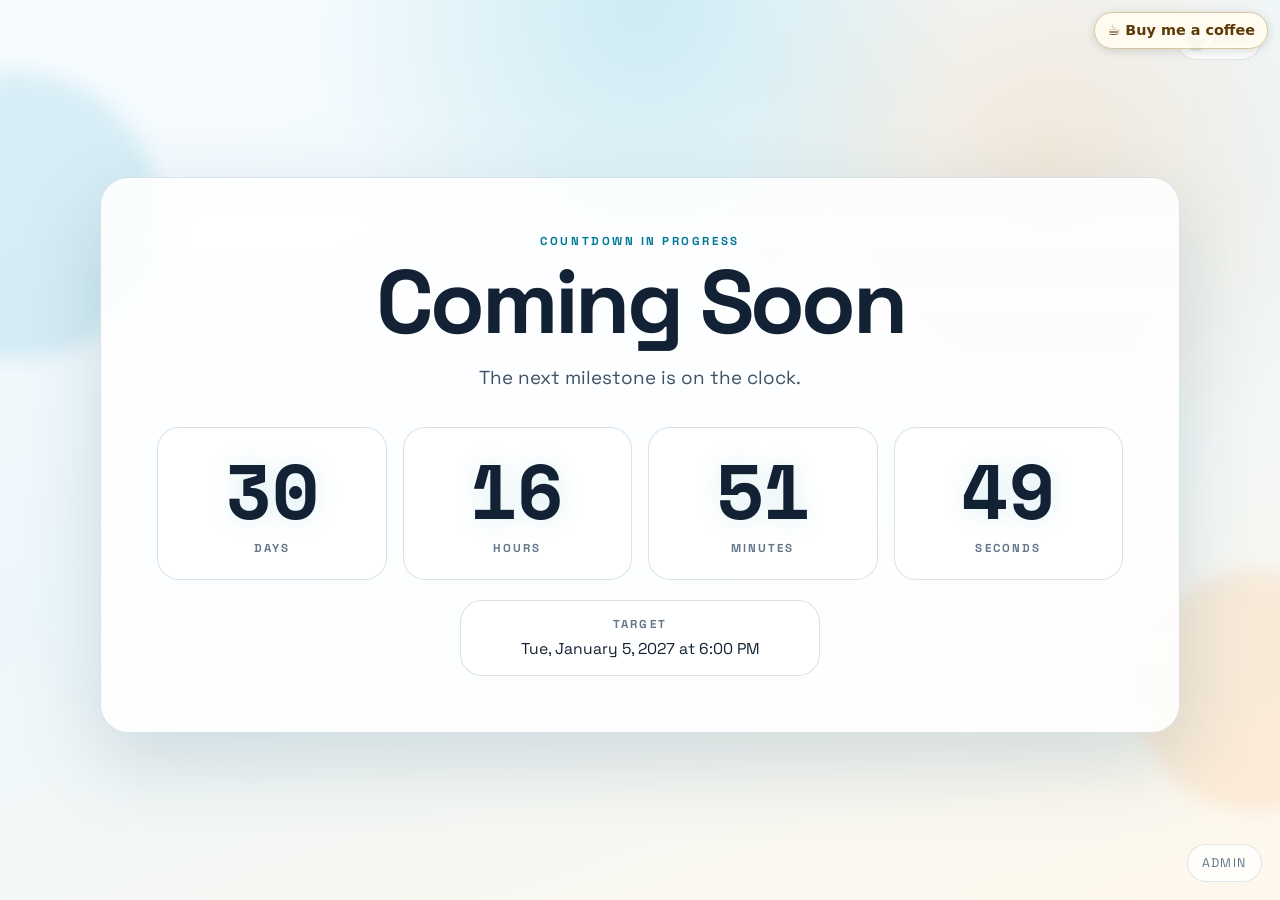
==== commit cf2e83cd: "Move Buy Me a Coffee link to page header" ====
--- a/index.html
+++ b/index.html
@@ -20,6 +20,26 @@
     }());
   </script>
   <link rel="stylesheet" href="styles.css">
+    <style id="bmc-support-style">
+      .bmc-support {
+        position: fixed;
+        top: 12px;
+        right: 12px;
+        z-index: 10000;
+        margin: 0;
+        padding: 8px 12px;
+        border: 1px solid #d8c69f;
+        border-radius: 999px;
+        background: rgba(255, 251, 240, 0.97);
+        box-shadow: 0 2px 10px rgba(23, 32, 38, 0.16);
+        font: 600 0.9rem/1.3 system-ui, sans-serif;
+      }
+      .bmc-support a { color: #5b3a06; text-decoration: none; white-space: nowrap; }
+      .bmc-support a:hover, .bmc-support a:focus-visible { text-decoration: underline; }
+      @media (max-width: 520px) {
+        .bmc-support { left: 50%; right: auto; transform: translateX(-50%); }
+      }
+    </style>
 </head>
 <body class="page page-countdown">
   <div class="page-shell">
@@ -67,9 +87,7 @@
         </div>
       </div>
     </main>
-    <p style="margin: 1rem auto; padding: 0.75rem 1rem; text-align: center; font: 0.95rem/1.5 system-ui, sans-serif;">
-      <a href="https://buymeacoffee.com/Caliche" target="_blank" rel="noopener noreferrer" style="color: inherit; text-decoration: underline; text-underline-offset: 0.15em;">☕ Buy me a coffee</a>
-    </p>
+    <p class="bmc-support"><a href="https://buymeacoffee.com/Caliche" target="_blank" rel="noopener noreferrer">☕ Buy me a coffee</a></p>
 
 
     <a class="admin-link" href="admin.html">Admin</a>
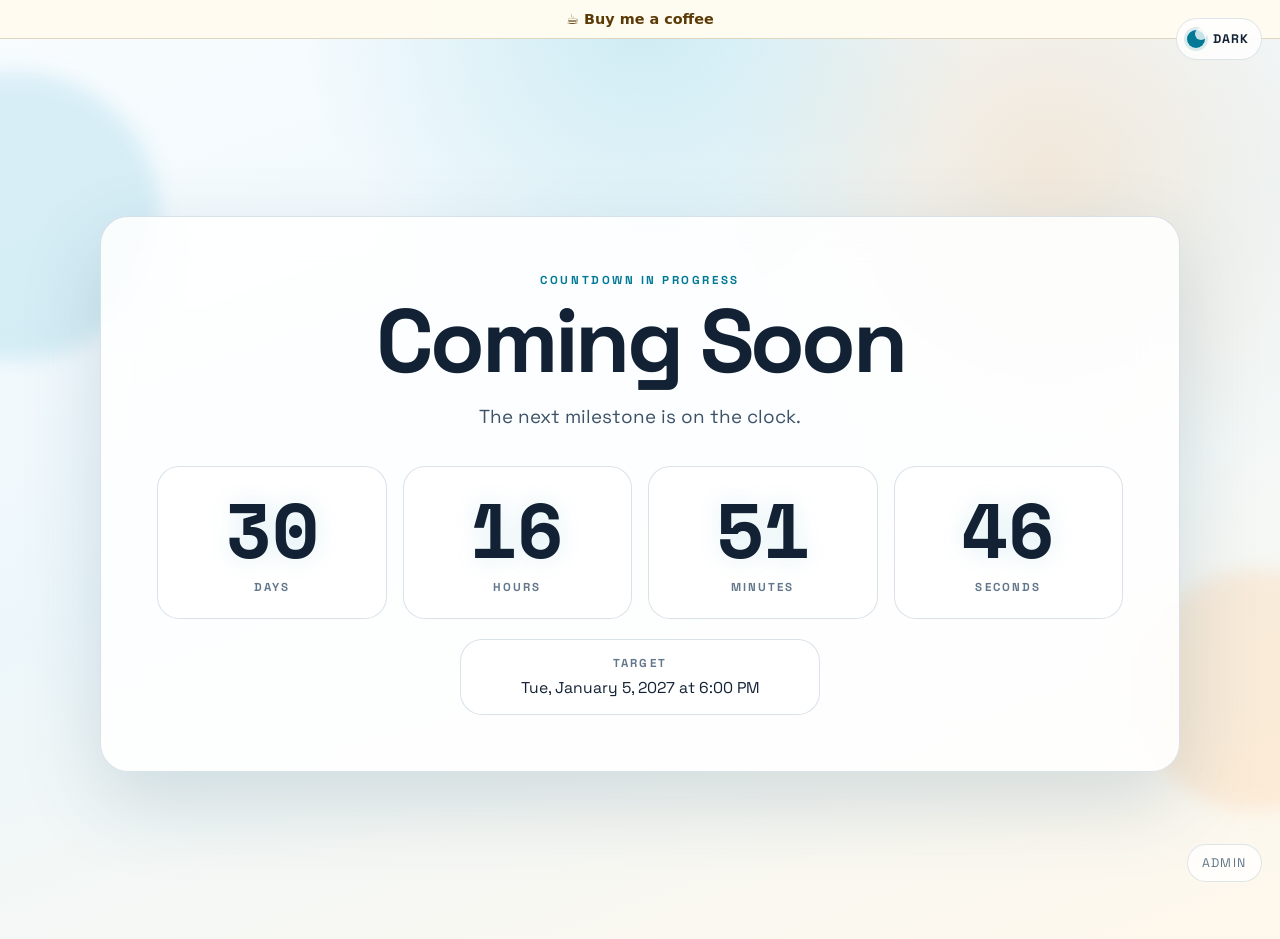
==== commit f19b35fc: "Place support link above page content" ====
--- a/index.html
+++ b/index.html
@@ -20,28 +20,22 @@
     }());
   </script>
   <link rel="stylesheet" href="styles.css">
+
     <style id="bmc-support-style">
       .bmc-support {
-        position: fixed;
-        top: 12px;
-        right: 12px;
-        z-index: 10000;
-        margin: 0;
-        padding: 8px 12px;
-        border: 1px solid #d8c69f;
-        border-radius: 999px;
-        background: rgba(255, 251, 240, 0.97);
-        box-shadow: 0 2px 10px rgba(23, 32, 38, 0.16);
-        font: 600 0.9rem/1.3 system-ui, sans-serif;
+        display: flex; justify-content: center; align-items: center; box-sizing: border-box; width: 100%;
+        margin: 0; padding: 0.55rem 1rem; border-bottom: 1px solid #e0d5bf;
+        background: rgba(255, 251, 240, 0.98); color: #5b3a06; text-align: center;
+        font: 600 0.9rem/1.4 system-ui, sans-serif;
       }
-      .bmc-support a { color: #5b3a06; text-decoration: none; white-space: nowrap; }
-      .bmc-support a:hover, .bmc-support a:focus-visible { text-decoration: underline; }
-      @media (max-width: 520px) {
-        .bmc-support { left: 50%; right: auto; transform: translateX(-50%); }
-      }
+      .bmc-support a { color: inherit; text-decoration: none; white-space: nowrap; }
+      .bmc-support a:hover, .bmc-support a:focus-visible { text-decoration: underline; text-underline-offset: 0.15em; }
+      .bmc-support a:focus-visible { outline: 2px solid currentColor; outline-offset: 3px; }
     </style>
 </head>
 <body class="page page-countdown">
+  <div class="bmc-support"><a href="https://buymeacoffee.com/Caliche" target="_blank" rel="noopener noreferrer">☕ Buy me a coffee</a></div>
+
   <div class="page-shell">
     <button class="theme-toggle" type="button" id="themeToggle" aria-label="Switch color theme" aria-pressed="false">
       <span class="theme-toggle__icon" aria-hidden="true"></span>
@@ -87,7 +81,6 @@
         </div>
       </div>
     </main>
-    <p class="bmc-support"><a href="https://buymeacoffee.com/Caliche" target="_blank" rel="noopener noreferrer">☕ Buy me a coffee</a></p>
 
 
     <a class="admin-link" href="admin.html">Admin</a>
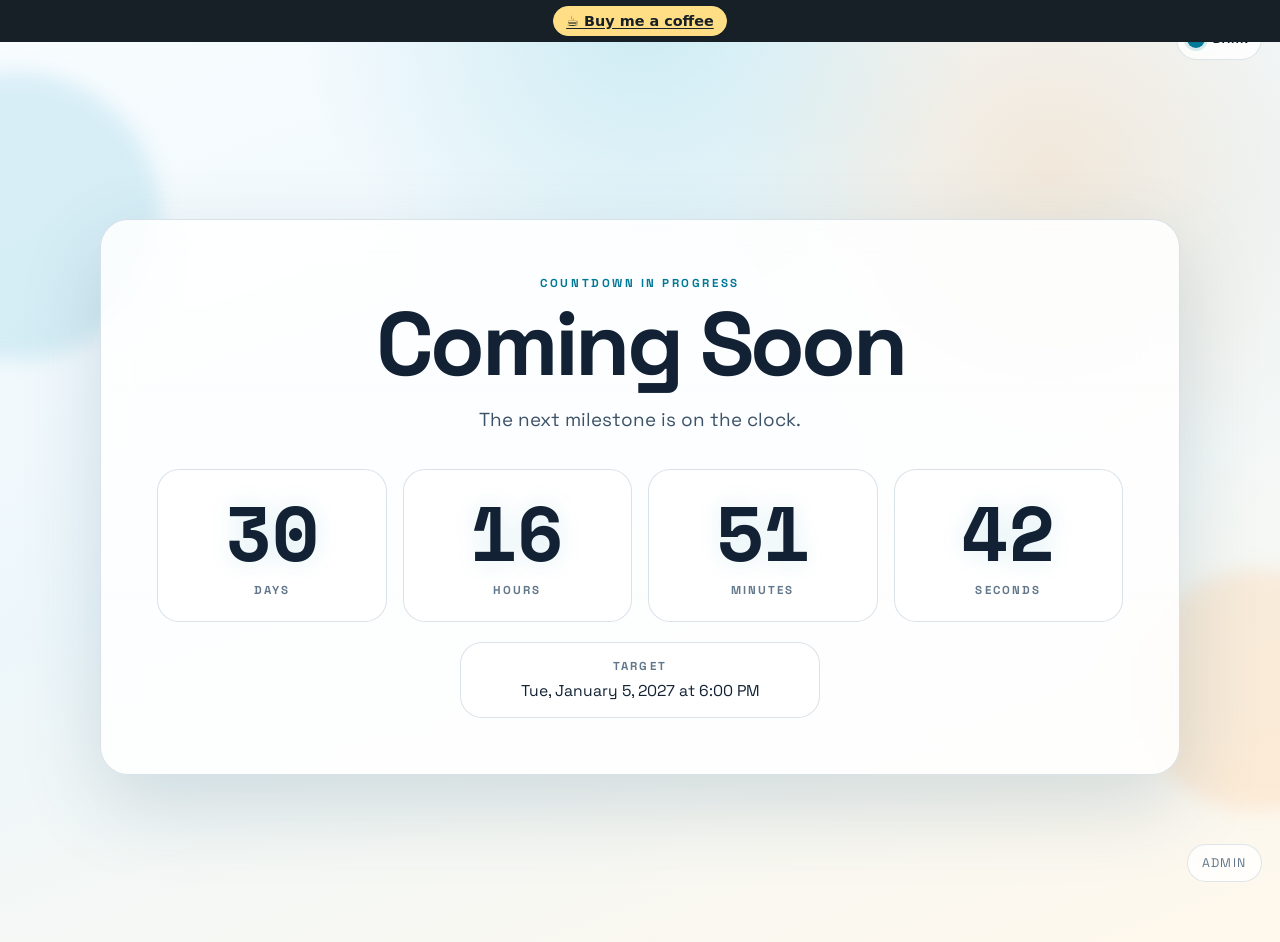
==== commit 1e716ca8: "Make the top support link visible and clickable" ====
--- a/index.html
+++ b/index.html
@@ -23,14 +23,22 @@
 
     <style id="bmc-support-style">
       .bmc-support {
-        display: flex; justify-content: center; align-items: center; box-sizing: border-box; width: 100%;
-        margin: 0; padding: 0.55rem 1rem; border-bottom: 1px solid #e0d5bf;
-        background: rgba(255, 251, 240, 0.98); color: #5b3a06; text-align: center;
+        position: sticky; top: 0; z-index: 10000;
+        display: flex; justify-content: center; align-items: center; box-sizing: border-box;
+        width: 100%; height: 42px; margin: 0; padding: 0 1rem;
+        background: #172026; color: #fff; text-align: center;
         font: 600 0.9rem/1.4 system-ui, sans-serif;
       }
-      .bmc-support a { color: inherit; text-decoration: none; white-space: nowrap; }
-      .bmc-support a:hover, .bmc-support a:focus-visible { text-decoration: underline; text-underline-offset: 0.15em; }
-      .bmc-support a:focus-visible { outline: 2px solid currentColor; outline-offset: 3px; }
+      .bmc-support a {
+        display: inline-flex; align-items: center; justify-content: center; min-height: 30px;
+        padding: 4px 12px; border: 1px solid #ffde85; border-radius: 999px;
+        background: #ffde85; color: #172026; font-weight: 700; text-decoration: underline;
+        text-underline-offset: 0.15em; white-space: nowrap;
+      }
+      .bmc-support a:hover { background: #fff; border-color: #fff; }
+      .bmc-support a:focus-visible { outline: 2px solid #fff; outline-offset: 3px; }
+      .site-header { top: 42px; }
+      .header { top: 42px; }
     </style>
 </head>
 <body class="page page-countdown">
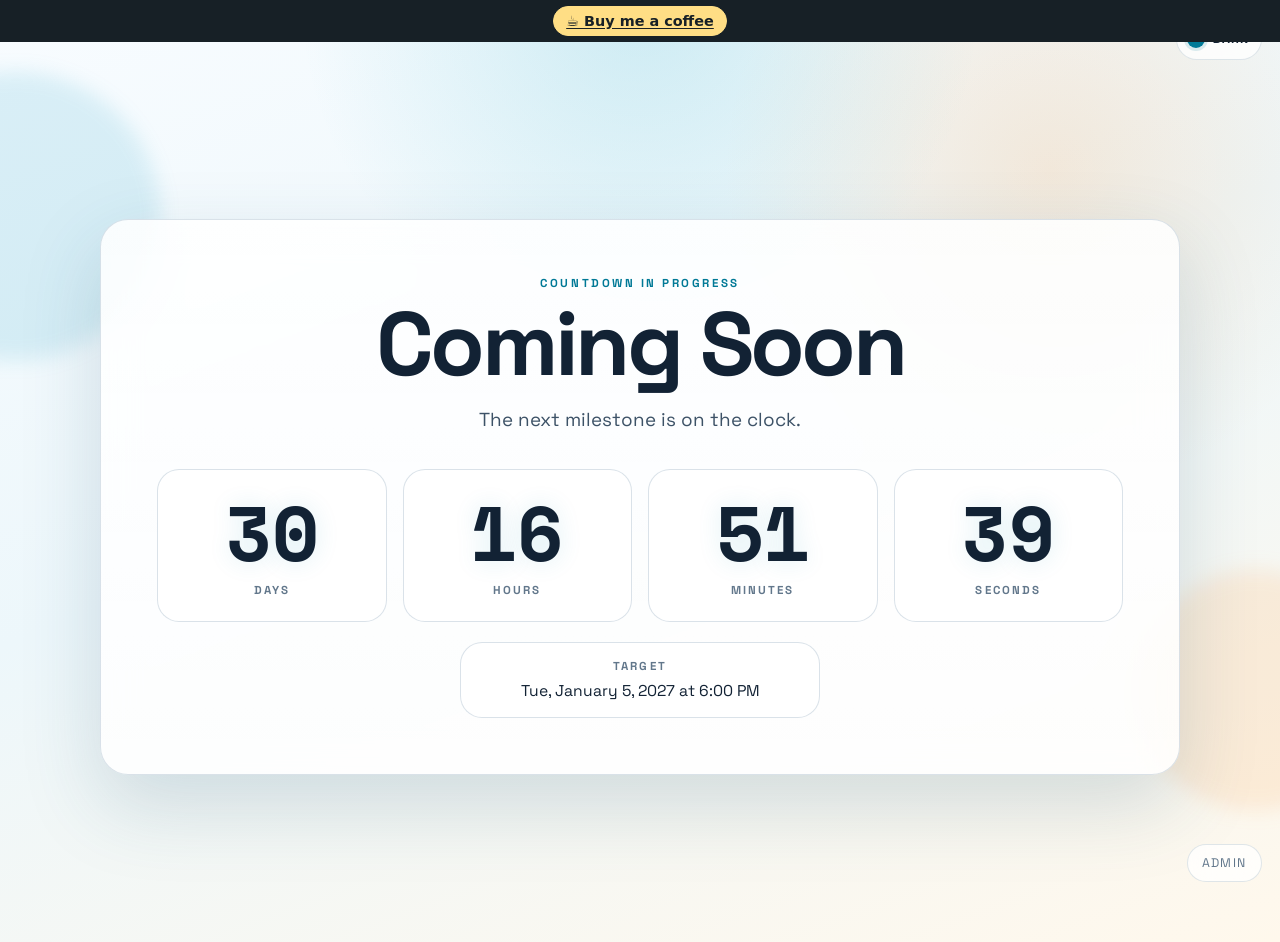
==== commit 8d9e9519: "Update Buy Me a Coffee URL" ====
--- a/index.html
+++ b/index.html
@@ -42,7 +42,7 @@
     </style>
 </head>
 <body class="page page-countdown">
-  <div class="bmc-support"><a href="https://buymeacoffee.com/Caliche" target="_blank" rel="noopener noreferrer">☕ Buy me a coffee</a></div>
+  <div class="bmc-support"><a href="https://buymeacoffee.com/caliche" target="_blank" rel="noopener noreferrer">☕ Buy me a coffee</a></div>
 
   <div class="page-shell">
     <button class="theme-toggle" type="button" id="themeToggle" aria-label="Switch color theme" aria-pressed="false">
